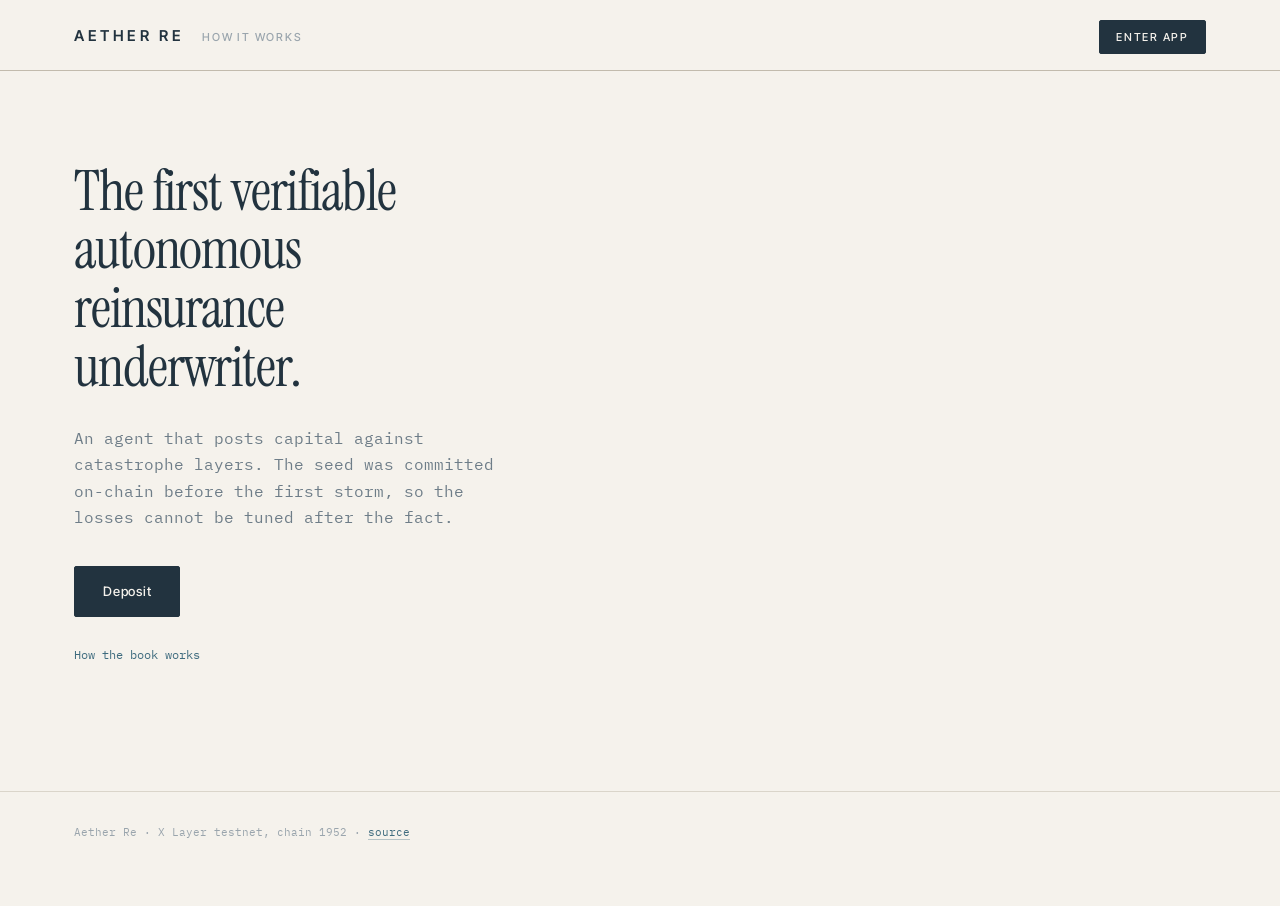
==== dashboard/index.html @ 7426221d "Split the site: a quiet landing, Enter app for deposit and position, and a How it works page." ====
<!DOCTYPE html>
<html lang="en">
<head>
<meta charset="utf-8">
<meta name="viewport" content="width=device-width, initial-scale=1">
<title>Aether Re</title>
<link rel="preconnect" href="https://fonts.googleapis.com">
<link rel="preconnect" href="https://fonts.gstatic.com" crossorigin>
<link href="https://fonts.googleapis.com/css2?family=Instrument+Serif:ital@0;1&family=Inter+Tight:wght@400;500;600&family=IBM+Plex+Mono:wght@300;400;500&display=swap" rel="stylesheet">
<link rel="stylesheet" href="app.css">
<style>
.landing{min-height:calc(100vh - 180px);display:flex;align-items:center;padding:72px 0 96px}
.landing h2{font-family:var(--display);font-weight:400;font-size:56px;line-height:1.05;
  letter-spacing:-.02em;margin:0 0 28px;max-width:14ch}
.landing .lead{font-size:16px;line-height:1.65;color:var(--muted);max-width:42ch;margin:0 0 36px}
.landing .lead b{color:var(--text);font-weight:500}
.landing .cta{font-size:13px;padding:14px 28px}
.more{margin-top:28px;font-size:12px}
.more a{border-bottom-color:transparent}
.more a:hover{border-bottom-color:var(--agent)}
@media(max-width:640px){
  .landing{padding:48px 0 72px}
  .landing h2{font-size:36px}
}
</style>
</head>
<body>

<header class="masthead"><div class="wrap">
  <h1 class="wordmark">Aether Re</h1>
  <nav class="sitenav">
    <a href="book.html">How it works</a>
  </nav>
  <div class="enter">
    <button type="button" class="enter-btn" aria-expanded="false" aria-haspopup="true">Enter app</button>
    <div class="enter-menu" hidden>
      <a href="deposit.html">Deposit</a>
      <a href="position.html">Position</a>
    </div>
  </div>
</div></header>

<main class="landing"><div class="wrap">
  <h2>The first verifiable autonomous reinsurance underwriter.</h2>
  <p class="lead">An agent that posts capital against catastrophe layers.
    The seed was committed on-chain before the first storm, so the losses
    cannot be tuned after the fact.</p>
  <a class="cta" href="deposit.html">Deposit</a>
  <p class="more"><a href="book.html">How the book works</a></p>
</div></main>

<footer><div class="wrap">
  Aether Re · X Layer testnet, chain 1952 ·
  <a href="https://github.com/aether-re/protocol" target="_blank" rel="noopener">source</a>
</div></footer>

<script>
const btn=document.querySelector(".enter-btn");
const menu=document.querySelector(".enter-menu");
btn.addEventListener("click",e=>{
  e.stopPropagation();
  const open=menu.hidden;
  menu.hidden=!open;
  btn.setAttribute("aria-expanded", open?"true":"false");
});
document.addEventListener("click",()=>{
  menu.hidden=true;
  btn.setAttribute("aria-expanded","false");
});
</script>
</body>
</html>
---- dashboard/app.css ----
:root{
  --ground:#F5F2EC; --surface:#EFEBE3; --surface-2:#E7E2D8;
  --rule:#DAD5CA; --rule-strong:#C2BBAD;
  --text:#22333F; --muted:#6E7D88; --dim:#9AA5AD;
  --safe:#5E8F82; --attached:#B8893C; --eroding:#C0703F;
  --exhausted:#A8524C; --agent:#3E6B7E;
  --mono:"IBM Plex Mono",ui-monospace,SFMono-Regular,Menlo,monospace;
  --display:"Instrument Serif",Georgia,serif;
  --sans:"Inter Tight","Helvetica Neue",Arial,sans-serif;
}
*{box-sizing:border-box}
html{-webkit-text-size-adjust:100%}
html,body{width:100%;max-width:100%;overflow-x:hidden;overflow-x:clip}
body{margin:0;background:var(--ground);color:var(--text);
  font-family:var(--mono);font-size:13px;line-height:1.6;-webkit-font-smoothing:antialiased}
a{color:var(--agent);text-decoration:none;border-bottom:1px solid rgba(62,107,126,.35)}
a:hover{border-bottom-color:var(--agent)}
:focus-visible{outline:2px solid var(--agent);outline-offset:2px}
.wrap{width:100%;max-width:1180px;margin:0 auto;padding:0 24px}


.masthead{border-bottom:1px solid var(--rule-strong);background:var(--ground)}
.masthead .wrap{display:flex;align-items:baseline;gap:18px;flex-wrap:wrap;padding:20px 24px 16px}
.wordmark{font-family:var(--sans);font-weight:600;font-size:15px;
  letter-spacing:.24em;text-transform:uppercase;margin:0}
a.wordmark{color:var(--text);border:none}
.wordmark span{color:var(--muted);font-weight:400;letter-spacing:.14em}
.sitenav{display:flex;gap:20px;font-family:var(--sans);font-size:11px;font-weight:500;
  letter-spacing:.16em;text-transform:uppercase}
.sitenav a{border:none;color:var(--dim)}
.sitenav a:hover{color:var(--text)}
.sitenav a[aria-current="page"]{color:var(--text)}
.enter{margin-left:auto;position:relative}
.enter-btn{font-family:var(--sans);font-size:11px;font-weight:500;letter-spacing:.16em;
  text-transform:uppercase;background:var(--text);color:var(--ground);
  border:1px solid var(--text);padding:9px 16px;border-radius:2px;cursor:pointer}
.enter-btn:hover{background:#2C4150;border-color:#2C4150}
.enter-menu{position:absolute;right:0;top:calc(100% + 8px);min-width:168px;
  background:var(--ground);border:1px solid var(--rule-strong);padding:6px 0;z-index:30}
.enter-menu a{display:block;padding:10px 16px;border:none;color:var(--text);
  font-family:var(--sans);font-size:11px;font-weight:500;letter-spacing:.14em;text-transform:uppercase}
.enter-menu a:hover{background:var(--surface)}
.acct{margin-left:auto;display:flex;align-items:center;gap:12px;font-size:11px;color:var(--muted)}
.linkbtn{background:none;border:none;padding:0;font-family:var(--mono);font-size:11px;
  color:var(--agent);cursor:pointer;border-bottom:1px solid rgba(62,107,126,.35)}
.linkbtn:hover{border-bottom-color:var(--agent)}

.disclosure{background:var(--surface);border-bottom:1px solid var(--rule);
  font-size:11.5px;color:var(--muted)}
.disclosure .wrap{padding:11px 24px}
.disclosure strong{color:var(--text);font-weight:500}

section{padding:44px 0}
.eyebrow{font-size:10px;letter-spacing:.22em;text-transform:uppercase;color:var(--dim);
  margin:0 0 10px;font-family:var(--sans);font-weight:500}
h2{font-family:var(--display);font-weight:400;font-size:32px;margin:0 0 8px;line-height:1.1}
.lede{color:var(--muted);margin:0 0 26px;font-size:12.5px;max-width:74ch}
.lede b{color:var(--text);font-weight:500}

.stats{display:grid;gap:1px;background:var(--rule);border:1px solid var(--rule);
  grid-template-columns:repeat(auto-fit,minmax(150px,1fr));margin-bottom:24px}
.stat{background:var(--ground);padding:16px 18px}
.stat dt{font-size:10px;letter-spacing:.18em;text-transform:uppercase;color:var(--dim);
  margin:0 0 9px;font-family:var(--sans);font-weight:500}
.stat dd{margin:0;font-family:var(--display);font-size:28px;line-height:1}
.stat .sub{font-size:11px;color:var(--muted);margin-top:7px}

button.act,.cta{font-family:var(--sans);font-size:12px;font-weight:500;letter-spacing:.06em;
  padding:11px 20px;border:1px solid var(--text);background:var(--text);color:var(--ground);
  cursor:pointer;border-radius:2px;display:inline-block;text-align:center}
button.act:hover:not(:disabled),.cta:hover{background:#2C4150;border-color:#2C4150;color:var(--ground)}
button.act:disabled{opacity:.35;cursor:not-allowed}
button.ghost{background:none;color:var(--text);border-color:var(--rule-strong)}
button.ghost:hover:not(:disabled){background:var(--surface-2);border-color:var(--text)}

.row{display:flex;gap:10px;flex-wrap:wrap;align-items:center}
.field{display:flex;gap:10px;margin:14px 0;flex-wrap:wrap}
input{font-family:var(--mono);font-size:14px;padding:11px 13px;border:1px solid var(--rule-strong);
  background:var(--ground);color:var(--text);border-radius:2px;flex:0 1 320px;min-width:150px}
input:focus{outline:none;border-color:var(--agent)}

.step{border:1px solid var(--rule);background:var(--surface);padding:22px;margin-bottom:16px}
.step p{max-width:74ch}
.step h3{font-family:var(--display);font-size:19px;font-weight:400;margin:0 0 4px}
.step p{color:var(--muted);font-size:11.5px;margin:0 0 14px}
.num{font-family:var(--sans);font-size:10px;letter-spacing:.18em;color:var(--dim);
  text-transform:uppercase;display:block;margin-bottom:6px}

.msg{padding:12px 14px;border:1px solid var(--rule-strong);background:var(--surface);
  font-size:11.5px;margin-top:16px;word-break:break-word}
.msg.err{border-color:var(--exhausted);color:var(--exhausted)}
.msg.ok{border-color:var(--safe);color:var(--safe)}
.mono-sm{font-size:11px;color:var(--muted)}
footer{padding:32px 0 64px;color:var(--dim);font-size:11px;border-top:1px solid var(--rule)}
[hidden]{display:none !important}

@media(max-width:640px){
  .wrap{padding:0 16px}
  .masthead .wrap,.disclosure .wrap{padding-left:20px;padding-right:20px}
  .masthead .wrap{
    display:flex;flex-direction:column;align-items:flex-start;
    gap:8px;padding:20px 20px 18px}
  .wordmark{order:1;white-space:nowrap}
  .enter,.acct{order:2;margin-left:0}
  .sitenav{order:3;width:100%;gap:24px;padding-top:10px}
  section{padding:30px 0}
  h2{font-size:25px}
  .stats{grid-template-columns:1fr 1fr}
  .stat{padding:13px 14px}
  .stat dd{font-size:23px}
  .step{padding:16px}
  .field{flex-direction:column;align-items:stretch}
  .field input{min-width:0;width:100%}
  .field button,.row button.act{width:100%}
}
@media(prefers-reduced-motion:reduce){*{animation:none!important;transition:none!important}}

/* Pre-paint connection state. The inline head script sets .pre-connected from
   sessionStorage so the correct screen renders first time. */
.whenIn{display:none}
.whenOut{display:block}
.pre-connected .whenOut{display:none !important}
.pre-connected .whenIn{display:block !important}
.pre-connected #addr,.pre-connected #disconnect{display:inline !important}
.pre-connected #connect{opacity:.35;pointer-events:none}

/* Values still being read from the chain show a placeholder, never a zero. */
.pending{color:var(--dim) !important}

/* Steady the frame between pages: the masthead and disclosure are identical on
   every page, so fixing their height stops the content jumping. */
html{background:var(--ground)}
main{min-height:52vh}

.pos{color:var(--safe)} .neg{color:var(--exhausted)}
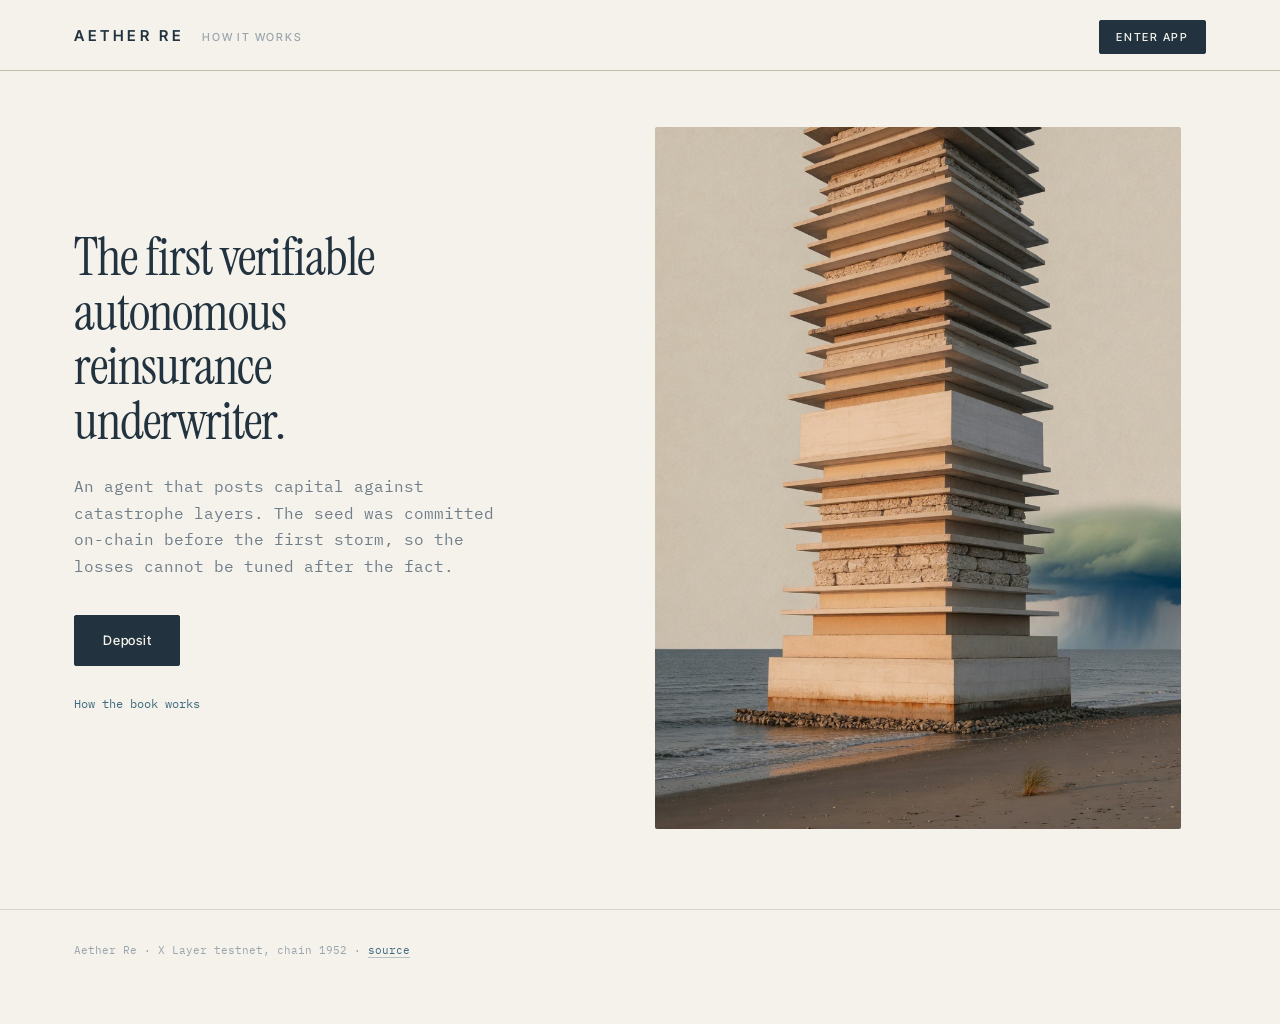
==== commit 0e79c523: "Put a shoreline tower plate on the right of the landing." ====
--- a/dashboard/index.html
+++ b/dashboard/index.html
@@ -9,19 +9,27 @@
 <link href="https://fonts.googleapis.com/css2?family=Instrument+Serif:ital@0;1&family=Inter+Tight:wght@400;500;600&family=IBM+Plex+Mono:wght@300;400;500&display=swap" rel="stylesheet">
 <link rel="stylesheet" href="app.css">
 <style>
-.landing{min-height:calc(100vh - 180px);display:flex;align-items:center;padding:72px 0 96px}
-.landing h2{font-family:var(--display);font-weight:400;font-size:56px;line-height:1.05;
-  letter-spacing:-.02em;margin:0 0 28px;max-width:14ch}
+.landing{min-height:calc(100vh - 180px);display:flex;align-items:center;padding:56px 0 80px}
+.stage{display:grid;grid-template-columns:minmax(0,1fr) minmax(0,1.05fr);gap:56px;align-items:center;width:100%}
+.landing h2{font-family:var(--display);font-weight:400;font-size:52px;line-height:1.05;
+  letter-spacing:-.02em;margin:0 0 24px;max-width:14ch}
 .landing .lead{font-size:16px;line-height:1.65;color:var(--muted);max-width:42ch;margin:0 0 36px}
-.landing .lead b{color:var(--text);font-weight:500}
 .landing .cta{font-size:13px;padding:14px 28px}
 .more{margin-top:28px;font-size:12px}
 .more a{border-bottom-color:transparent}
 .more a:hover{border-bottom-color:var(--agent)}
-@media(max-width:640px){
-  .landing{padding:48px 0 72px}
+.plate{margin:0;overflow:hidden;border-radius:2px;aspect-ratio:3/4;max-height:78vh;
+  background:var(--surface-2)}
+.plate img{width:100%;height:100%;object-fit:cover;display:block;
+  transform-origin:62% 38%;animation:drift 22s ease-in-out infinite alternate}
+@keyframes drift{to{transform:scale(1.07)}}
+@media(max-width:860px){
+  .landing{padding:36px 0 64px}
+  .stage{grid-template-columns:1fr;gap:32px}
   .landing h2{font-size:36px}
+  .plate{aspect-ratio:4/3;max-height:46vh}
 }
+@media(prefers-reduced-motion:reduce){.plate img{animation:none}}
 </style>
 </head>
 <body>
@@ -40,13 +48,18 @@
   </div>
 </div></header>
 
-<main class="landing"><div class="wrap">
-  <h2>The first verifiable autonomous reinsurance underwriter.</h2>
-  <p class="lead">An agent that posts capital against catastrophe layers.
-    The seed was committed on-chain before the first storm, so the losses
-    cannot be tuned after the fact.</p>
-  <a class="cta" href="deposit.html">Deposit</a>
-  <p class="more"><a href="book.html">How the book works</a></p>
+<main class="landing"><div class="wrap stage">
+  <div class="copy">
+    <h2>The first verifiable autonomous reinsurance underwriter.</h2>
+    <p class="lead">An agent that posts capital against catastrophe layers.
+      The seed was committed on-chain before the first storm, so the losses
+      cannot be tuned after the fact.</p>
+    <a class="cta" href="deposit.html">Deposit</a>
+    <p class="more"><a href="book.html">How the book works</a></p>
+  </div>
+  <figure class="plate">
+    <img src="hero.jpg" alt="A stone risk tower on a shoreline, a storm sitting on the horizon.">
+  </figure>
 </div></main>
 
 <footer><div class="wrap">
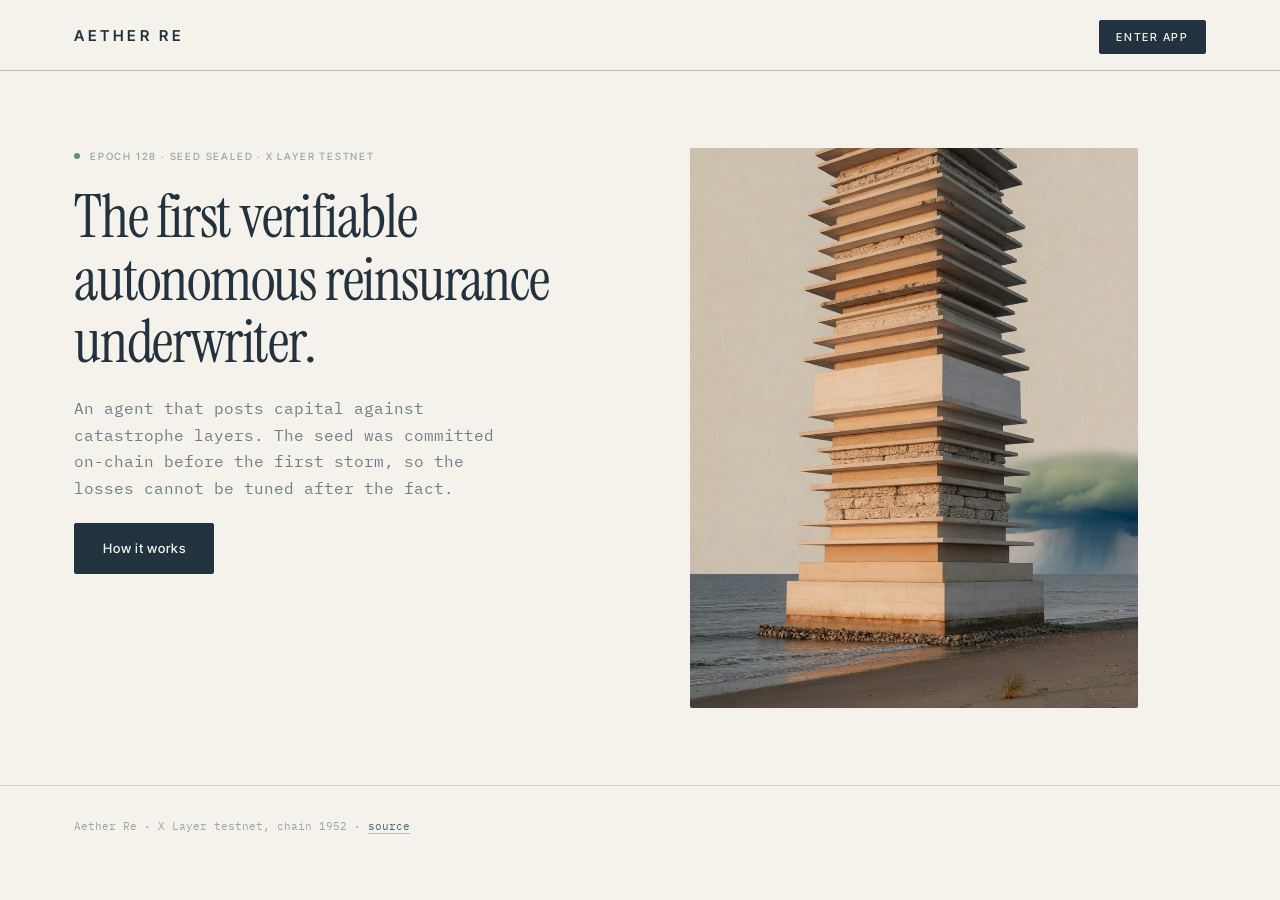
==== commit d84bdf70: "Fix responsive spacing across mobile, tablet, and desktop. Book's masthead epoch badge wrapped into " ====
--- a/dashboard/index.html
+++ b/dashboard/index.html
@@ -9,36 +9,64 @@
 <link href="https://fonts.googleapis.com/css2?family=Instrument+Serif:ital@0;1&family=Inter+Tight:wght@400;500;600&family=IBM+Plex+Mono:wght@300;400;500&display=swap" rel="stylesheet">
 <link rel="stylesheet" href="app.css">
 <style>
-.landing{min-height:calc(100vh - 180px);display:flex;align-items:center;padding:56px 0 80px}
-.stage{display:grid;grid-template-columns:minmax(0,1fr) minmax(0,1.05fr);gap:56px;align-items:center;width:100%}
-.landing h2{font-family:var(--display);font-weight:400;font-size:52px;line-height:1.05;
-  letter-spacing:-.02em;margin:0 0 24px;max-width:14ch}
-.landing .lead{font-size:16px;line-height:1.65;color:var(--muted);max-width:42ch;margin:0 0 36px}
-.landing .cta{font-size:13px;padding:14px 28px}
-.more{margin-top:28px;font-size:12px}
-.more a{border-bottom-color:transparent}
-.more a:hover{border-bottom-color:var(--agent)}
-.plate{margin:0;overflow:hidden;border-radius:2px;aspect-ratio:3/4;max-height:78vh;
-  background:var(--surface-2)}
+body{min-height:100vh;min-height:100dvh;display:flex;flex-direction:column}
+main{flex:1;display:flex;flex-direction:column}
+.hero{flex:1;display:flex;align-items:center;padding:40px 0}
+.stage{display:grid;grid-template-columns:minmax(0,1fr) minmax(0,0.92fr);gap:56px;align-items:start;width:100%}
+.copy{min-width:0;display:flex;flex-direction:column;gap:22px}
+.kicker{display:flex;align-items:center;gap:10px;margin:0;
+  font-family:var(--sans);font-size:10px;font-weight:500;
+  letter-spacing:.18em;text-transform:uppercase;color:var(--dim)}
+.pulse{width:6px;height:6px;border-radius:50%;background:var(--safe);flex:0 0 auto;
+  box-shadow:0 0 0 0 rgba(94,143,130,.5);animation:pulse 2.4s infinite}
+@keyframes pulse{70%{box-shadow:0 0 0 7px rgba(94,143,130,0)}
+  100%{box-shadow:0 0 0 0 rgba(94,143,130,0)}}
+.hero h2{font-family:var(--display);font-weight:400;font-size:60px;line-height:1.04;
+  letter-spacing:-.02em;margin:0}
+.hero .lead{font-size:16px;line-height:1.65;color:var(--muted);max-width:42ch;margin:0}
+.hero .cta{font-size:13px;padding:14px 28px;align-self:start}
+.plate{margin:0;overflow:hidden;border-radius:2px;aspect-ratio:4/5;max-height:560px;
+  background:var(--surface-2);min-width:0}
 .plate img{width:100%;height:100%;object-fit:cover;display:block;
   transform-origin:62% 38%;animation:drift 22s ease-in-out infinite alternate}
 @keyframes drift{to{transform:scale(1.07)}}
-@media(max-width:860px){
-  .landing{padding:36px 0 64px}
-  .stage{grid-template-columns:1fr;gap:32px}
-  .landing h2{font-size:36px}
-  .plate{aspect-ratio:4/3;max-height:46vh}
+footer{margin-top:auto}
+
+/* tablet */
+@media(max-width:1100px){
+  .hero{padding:32px 0}
+  .stage{gap:32px}
+  .copy{gap:20px}
+  .hero h2{font-size:48px}
+  .hero .lead{font-size:15px;max-width:38ch}
+  .plate{max-height:420px}
+  .masthead .wrap{
+    display:flex;flex-wrap:nowrap;align-items:center;justify-content:space-between;
+    gap:12px;padding:16px 24px}
+  .wordmark{white-space:nowrap}
+  .enter{margin:0;flex:0 0 auto}
 }
-@media(prefers-reduced-motion:reduce){.plate img{animation:none}}
+
+/* phone — no plate. Content pins to the top of the hero; the footer still
+   pins to the bottom of the viewport via main's flex:1 (short content will
+   naturally leave air between the two, which is expected). */
+@media(max-width:720px){
+  .hero{padding:28px 0;align-items:flex-start}
+  .stage{grid-template-columns:1fr}
+  .copy{gap:20px}
+  .kicker{flex-wrap:wrap;row-gap:4px}
+  .hero h2{font-size:48px;max-width:none;line-height:1.04}
+  .hero .lead{font-size:16px;line-height:1.7;max-width:none}
+  .plate{display:none}
+  .masthead .wrap{padding:16px 20px}
+}
+@media(prefers-reduced-motion:reduce){.plate img,.pulse{animation:none}}
 </style>
 </head>
 <body>
 
 <header class="masthead"><div class="wrap">
   <h1 class="wordmark">Aether Re</h1>
-  <nav class="sitenav">
-    <a href="book.html">How it works</a>
-  </nav>
   <div class="enter">
     <button type="button" class="enter-btn" aria-expanded="false" aria-haspopup="true">Enter app</button>
     <div class="enter-menu" hidden>
@@ -48,19 +76,22 @@
   </div>
 </div></header>
 
-<main class="landing"><div class="wrap stage">
+<main>
+<section class="hero"><div class="wrap stage">
   <div class="copy">
-    <h2>The first verifiable autonomous reinsurance underwriter.</h2>
+    <p class="kicker"><span class="pulse" aria-hidden="true"></span>
+      <span id="kicker">Epoch 128 · seed sealed · X Layer testnet</span></p>
+    <h2>The first verifiable<br>autonomous reinsurance<br>underwriter.</h2>
     <p class="lead">An agent that posts capital against catastrophe layers.
       The seed was committed on-chain before the first storm, so the losses
       cannot be tuned after the fact.</p>
-    <a class="cta" href="deposit.html">Deposit</a>
-    <p class="more"><a href="book.html">How the book works</a></p>
+    <a class="cta" href="book.html">How it works</a>
   </div>
   <figure class="plate">
     <img src="hero.jpg" alt="A stone risk tower on a shoreline, a storm sitting on the horizon.">
   </figure>
-</div></main>
+</div></section>
+</main>
 
 <footer><div class="wrap">
   Aether Re · X Layer testnet, chain 1952 ·
@@ -80,6 +111,16 @@
   menu.hidden=true;
   btn.setAttribute("aria-expanded","false");
 });
+
+fetch("data.json?"+Date.now())
+  .then(r=>r.ok?r.json():null)
+  .then(d=>{
+    if(!d||!d.vault) return;
+    const sealed = d.verification && d.verification.revealed===false;
+    document.getElementById("kicker").textContent =
+      "Epoch "+d.vault.epoch+" · seed "+(sealed?"sealed":"revealed")+" · X Layer testnet";
+  })
+  .catch(()=>{});
 </script>
 </body>
 </html>
--- a/dashboard/app.css
+++ b/dashboard/app.css
@@ -54,11 +54,13 @@
 .eyebrow{font-size:10px;letter-spacing:.22em;text-transform:uppercase;color:var(--dim);
   margin:0 0 10px;font-family:var(--sans);font-weight:500}
 h2{font-family:var(--display);font-weight:400;font-size:32px;margin:0 0 8px;line-height:1.1}
+h2.page-title{font-size:40px;margin:0 0 14px;letter-spacing:-.02em}
+.amount{font-family:var(--display);font-size:34px;margin:0 0 12px;line-height:1.1}
 .lede{color:var(--muted);margin:0 0 26px;font-size:12.5px;max-width:74ch}
 .lede b{color:var(--text);font-weight:500}
 
 .stats{display:grid;gap:1px;background:var(--rule);border:1px solid var(--rule);
-  grid-template-columns:repeat(auto-fit,minmax(150px,1fr));margin-bottom:24px}
+  grid-template-columns:repeat(4,1fr);margin-bottom:24px}
 .stat{background:var(--ground);padding:16px 18px}
 .stat dt{font-size:10px;letter-spacing:.18em;text-transform:uppercase;color:var(--dim);
   margin:0 0 9px;font-family:var(--sans);font-weight:500}
@@ -76,7 +78,7 @@
 .row{display:flex;gap:10px;flex-wrap:wrap;align-items:center}
 .field{display:flex;gap:10px;margin:14px 0;flex-wrap:wrap}
 input{font-family:var(--mono);font-size:14px;padding:11px 13px;border:1px solid var(--rule-strong);
-  background:var(--ground);color:var(--text);border-radius:2px;flex:0 1 320px;min-width:150px}
+  background:var(--ground);color:var(--text);border-radius:2px;width:180px;max-width:100%;min-width:0}
 input:focus{outline:none;border-color:var(--agent)}
 
 .step{border:1px solid var(--rule);background:var(--surface);padding:22px;margin-bottom:16px}
@@ -94,24 +96,41 @@
 footer{padding:32px 0 64px;color:var(--dim);font-size:11px;border-top:1px solid var(--rule)}
 [hidden]{display:none !important}
 
+/* tablet */
+@media(min-width:641px) and (max-width:1024px){
+  .wrap{padding:0 20px}
+  section{padding:36px 0}
+  h2{font-size:28px}
+  h2.page-title{font-size:36px}
+  .amount{font-size:32px}
+  .stats{grid-template-columns:repeat(3,1fr)}
+  .stat{padding:14px 16px}
+  .stat dd{font-size:26px}
+  .step{padding:18px}
+}
+
 @media(max-width:640px){
   .wrap{padding:0 16px}
   .masthead .wrap,.disclosure .wrap{padding-left:20px;padding-right:20px}
   .masthead .wrap{
-    display:flex;flex-direction:column;align-items:flex-start;
-    gap:8px;padding:20px 20px 18px}
-  .wordmark{order:1;white-space:nowrap}
-  .enter,.acct{order:2;margin-left:0}
-  .sitenav{order:3;width:100%;gap:24px;padding-top:10px}
+    display:flex;flex-wrap:nowrap;align-items:center;justify-content:space-between;
+    gap:12px;padding:16px 20px}
+  .wordmark{white-space:nowrap;flex:0 0 auto}
+  .sitenav{margin-left:auto;width:auto;gap:16px;padding:0;
+    justify-content:flex-end;flex-wrap:nowrap}
+  .enter,.acct{margin:0;flex:0 0 auto}
   section{padding:30px 0}
   h2{font-size:25px}
+  h2.page-title{font-size:34px}
+  .amount{font-size:30px}
   .stats{grid-template-columns:1fr 1fr}
   .stat{padding:13px 14px}
   .stat dd{font-size:23px}
   .step{padding:16px}
-  .field{flex-direction:column;align-items:stretch}
-  .field input{min-width:0;width:100%}
-  .field button,.row button.act{width:100%}
+  .field{flex-direction:row;flex-wrap:wrap;align-items:center}
+  .field input{width:160px;max-width:calc(100% - 88px)}
+  .field button.ghost{width:auto}
+  .field button.act:not(.ghost),.row button.act{width:100%}
 }
 @media(prefers-reduced-motion:reduce){*{animation:none!important;transition:none!important}}
 
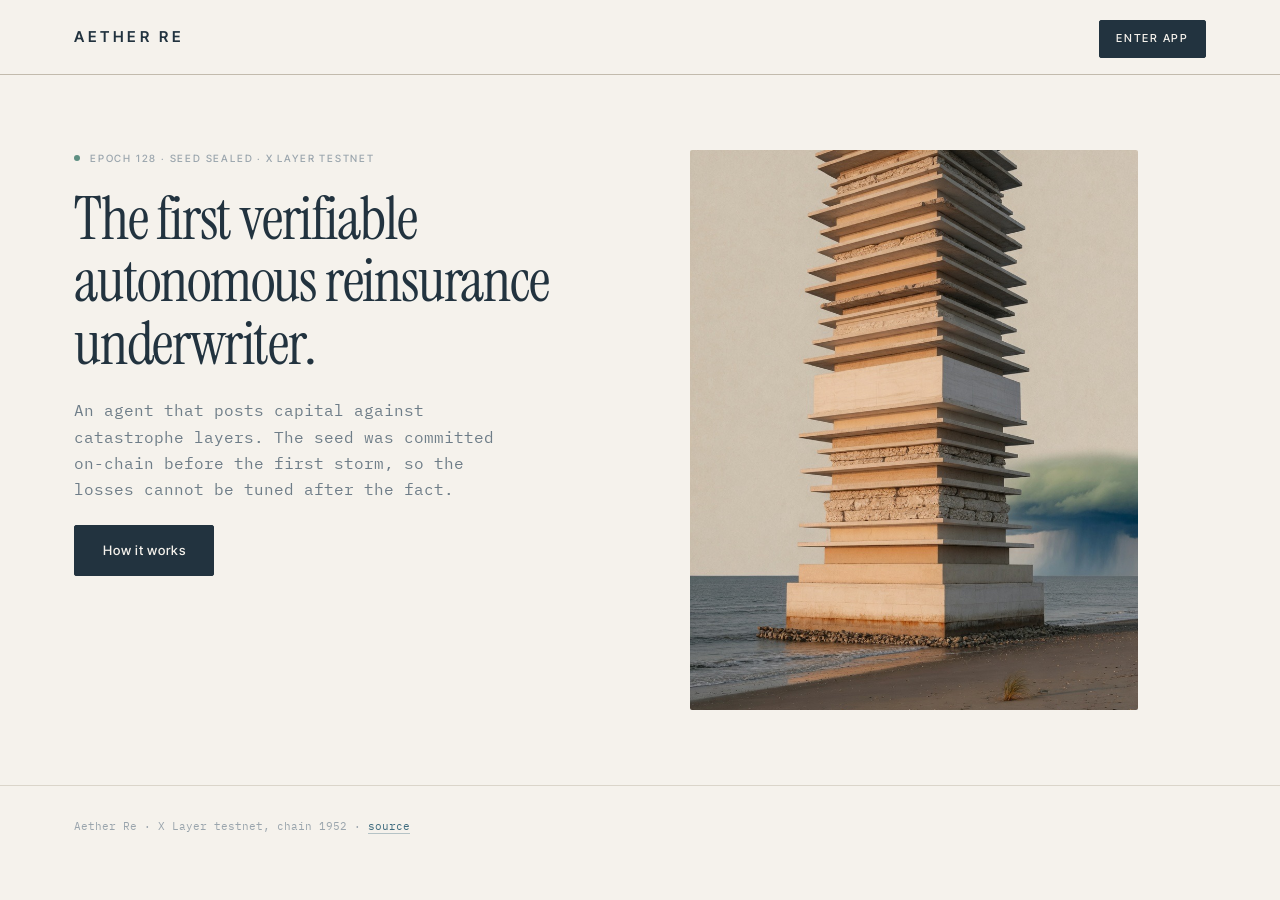
==== commit 45b42169: "Make Enter app a direct link to deposit instead of a dropdown menu. The Enter app button opened a tw" ====
--- a/dashboard/index.html
+++ b/dashboard/index.html
@@ -68,11 +68,7 @@
 <header class="masthead"><div class="wrap">
   <h1 class="wordmark">Aether Re</h1>
   <div class="enter">
-    <button type="button" class="enter-btn" aria-expanded="false" aria-haspopup="true">Enter app</button>
-    <div class="enter-menu" hidden>
-      <a href="deposit.html">Deposit</a>
-      <a href="position.html">Position</a>
-    </div>
+    <a class="enter-btn" href="deposit.html">Enter app</a>
   </div>
 </div></header>
 
@@ -99,19 +95,6 @@
 </div></footer>
 
 <script>
-const btn=document.querySelector(".enter-btn");
-const menu=document.querySelector(".enter-menu");
-btn.addEventListener("click",e=>{
-  e.stopPropagation();
-  const open=menu.hidden;
-  menu.hidden=!open;
-  btn.setAttribute("aria-expanded", open?"true":"false");
-});
-document.addEventListener("click",()=>{
-  menu.hidden=true;
-  btn.setAttribute("aria-expanded","false");
-});
-
 fetch("data.json?"+Date.now())
   .then(r=>r.ok?r.json():null)
   .then(d=>{
--- a/dashboard/app.css
+++ b/dashboard/app.css
@@ -31,15 +31,10 @@
 .sitenav a:hover{color:var(--text)}
 .sitenav a[aria-current="page"]{color:var(--text)}
 .enter{margin-left:auto;position:relative}
-.enter-btn{font-family:var(--sans);font-size:11px;font-weight:500;letter-spacing:.16em;
+.enter-btn{display:inline-block;font-family:var(--sans);font-size:11px;font-weight:500;letter-spacing:.16em;
   text-transform:uppercase;background:var(--text);color:var(--ground);
   border:1px solid var(--text);padding:9px 16px;border-radius:2px;cursor:pointer}
 .enter-btn:hover{background:#2C4150;border-color:#2C4150}
-.enter-menu{position:absolute;right:0;top:calc(100% + 8px);min-width:168px;
-  background:var(--ground);border:1px solid var(--rule-strong);padding:6px 0;z-index:30}
-.enter-menu a{display:block;padding:10px 16px;border:none;color:var(--text);
-  font-family:var(--sans);font-size:11px;font-weight:500;letter-spacing:.14em;text-transform:uppercase}
-.enter-menu a:hover{background:var(--surface)}
 .acct{margin-left:auto;display:flex;align-items:center;gap:12px;font-size:11px;color:var(--muted)}
 .linkbtn{background:none;border:none;padding:0;font-family:var(--mono);font-size:11px;
   color:var(--agent);cursor:pointer;border-bottom:1px solid rgba(62,107,126,.35)}
